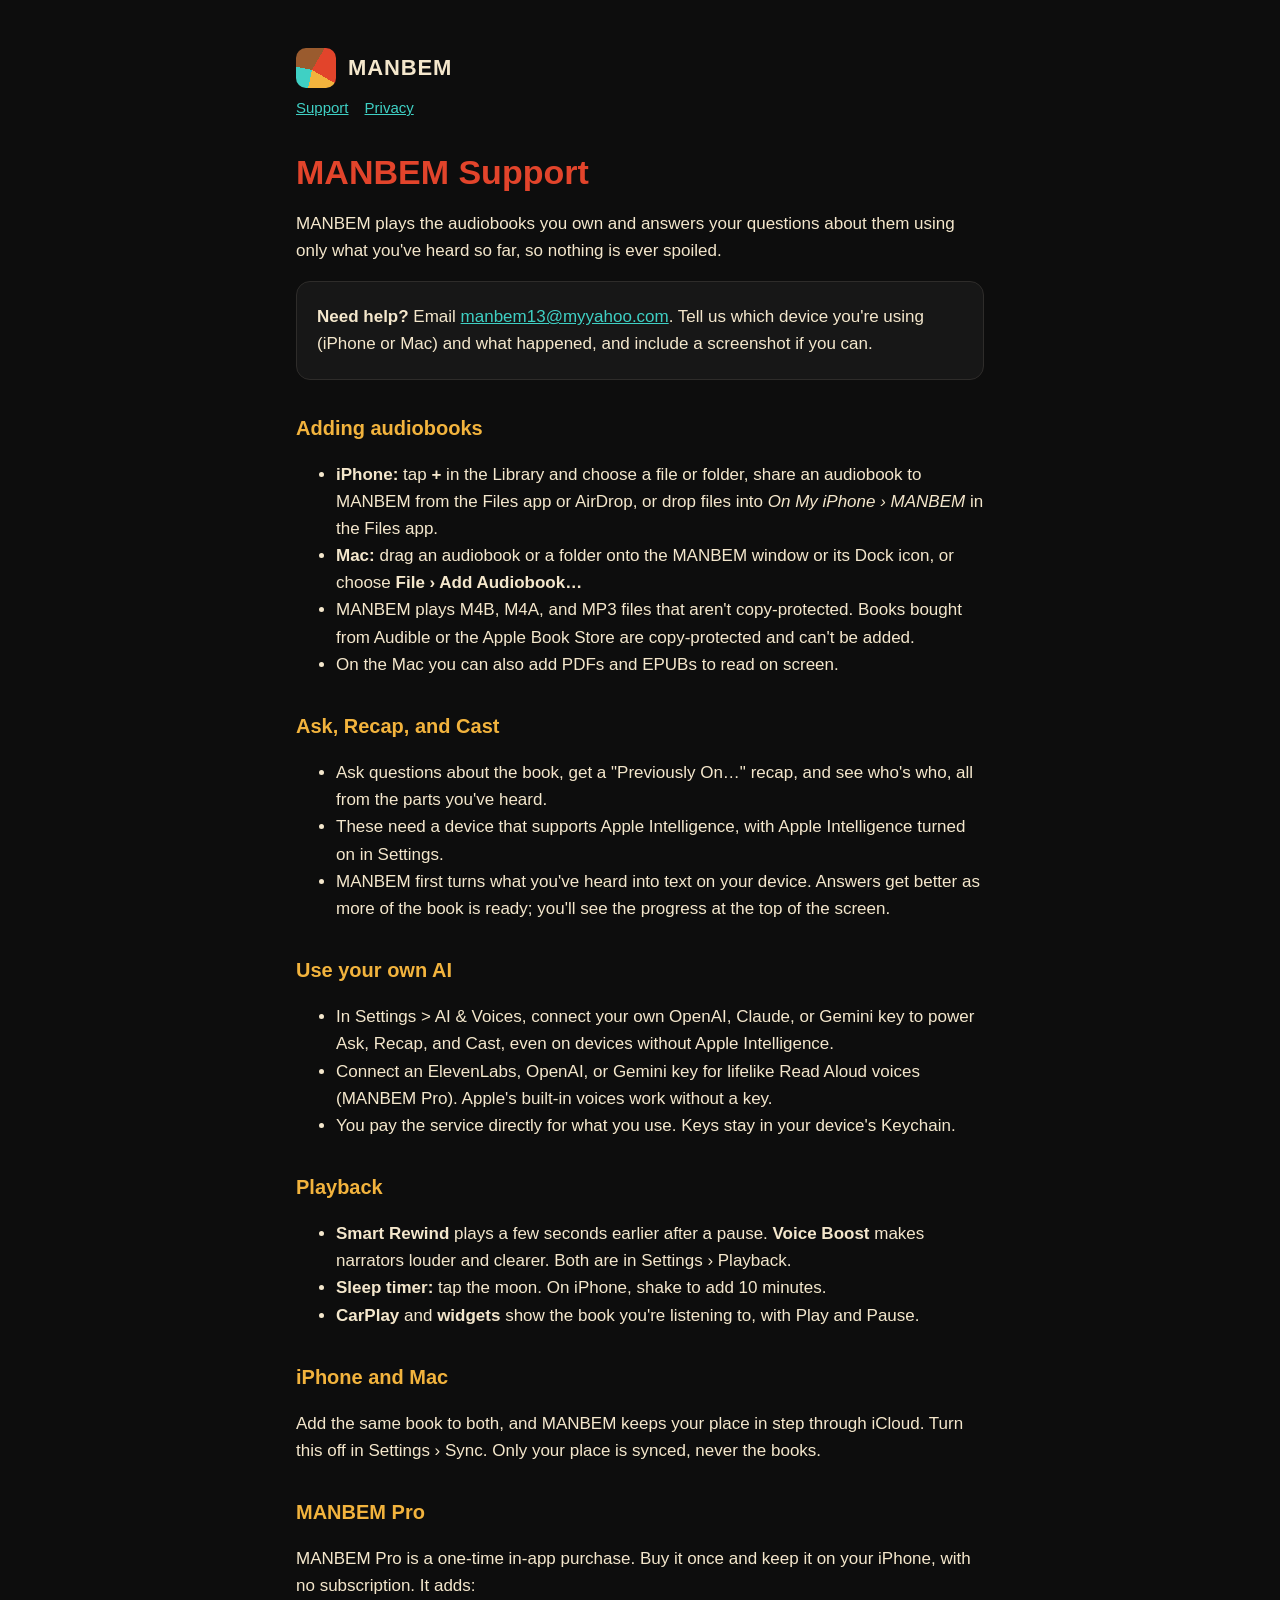
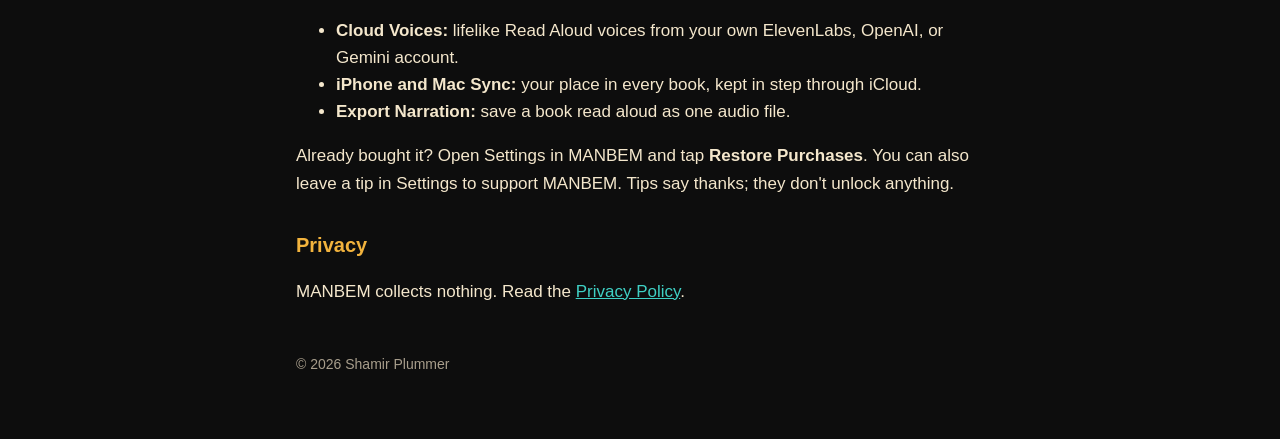
==== index.html @ ef88ca0b "Create index.html" ====
<!doctype html>
<html lang="en">
<head>
<meta charset="utf-8">
<meta name="viewport" content="width=device-width, initial-scale=1">
<title>MANBEM Support</title>
<link rel="stylesheet" href="style.css">
</head>
<body>
<main>
  <header><div class="mark" aria-hidden="true"></div><a href="index.html">MANBEM</a></header>
  <nav><a href="index.html">Support</a><a href="privacy.html">Privacy</a></nav>

  <h1>MANBEM Support</h1>
  <p>MANBEM plays the audiobooks you own and answers your questions about them using only what you've heard so
  far, so nothing is ever spoiled.</p>

  <div class="card">
    <p><strong>Need help?</strong> Email <a href="mailto:manbem13@myyahoo.com">manbem13@myyahoo.com</a>. Tell us which
    device you're using (iPhone or Mac) and what happened, and include a screenshot if you can.</p>
  </div>

  <h2>Adding audiobooks</h2>
  <ul>
    <li><strong>iPhone:</strong> tap <strong>+</strong> in the Library and choose a file or folder, share an
    audiobook to MANBEM from the Files app or AirDrop, or drop files into <em>On My iPhone › MANBEM</em> in the
    Files app.</li>
    <li><strong>Mac:</strong> drag an audiobook or a folder onto the MANBEM window or its Dock icon, or choose
    <strong>File › Add Audiobook…</strong></li>
    <li>MANBEM plays M4B, M4A, and MP3 files that aren't copy-protected. Books bought from Audible or the Apple
    Book Store are copy-protected and can't be added.</li>
    <li>On the Mac you can also add PDFs and EPUBs to read on screen.</li>
  </ul>

  <h2>Ask, Recap, and Cast</h2>
  <ul>
    <li>Ask questions about the book, get a "Previously On…" recap, and see who's who, all from the parts
    you've heard.</li>
    <li>These need a device that supports Apple Intelligence, with Apple Intelligence turned on in Settings.</li>
    <li>MANBEM first turns what you've heard into text on your device. Answers get better as more of the book
    is ready; you'll see the progress at the top of the screen.</li>
  </ul>

  <h2>Use your own AI</h2>
  <ul>
    <li>In Settings &gt; AI &amp; Voices, connect your own OpenAI, Claude, or Gemini key to power Ask, Recap,
    and Cast, even on devices without Apple Intelligence.</li>
    <li>Connect an ElevenLabs, OpenAI, or Gemini key for lifelike Read Aloud voices (MANBEM Pro). Apple's built-in voices work
    without a key.</li>
    <li>You pay the service directly for what you use. Keys stay in your device's Keychain.</li>
  </ul>

  <h2>Playback</h2>
  <ul>
    <li><strong>Smart Rewind</strong> plays a few seconds earlier after a pause. <strong>Voice Boost</strong>
    makes narrators louder and clearer. Both are in Settings › Playback.</li>
    <li><strong>Sleep timer:</strong> tap the moon. On iPhone, shake to add 10 minutes.</li>
    <li><strong>CarPlay</strong> and <strong>widgets</strong> show the book you're listening to, with Play and
    Pause.</li>
  </ul>

  <h2>iPhone and Mac</h2>
  <p>Add the same book to both, and MANBEM keeps your place in step through iCloud. Turn this off in
  Settings › Sync. Only your place is synced, never the books.</p>

  <h2>MANBEM Pro</h2>
  <p>MANBEM Pro is a one-time in-app purchase. Buy it once and keep it on your iPhone, with no subscription. It adds:</p>
  <ul>
    <li><strong>Cloud Voices:</strong> lifelike Read Aloud voices from your own ElevenLabs, OpenAI, or Gemini account.</li>
    <li><strong>iPhone and Mac Sync:</strong> your place in every book, kept in step through iCloud.</li>
    <li><strong>Export Narration:</strong> save a book read aloud as one audio file.</li>
  </ul>
  <p>Already bought it? Open Settings in MANBEM and tap <strong>Restore Purchases</strong>. You can also leave a tip in
  Settings to support MANBEM. Tips say thanks; they don't unlock anything.</p>

  <h2>Privacy</h2>
  <p>MANBEM collects nothing. Read the <a href="privacy.html">Privacy Policy</a>.</p>

  <footer>© 2026 Shamir Plummer</footer>
</main>
</body>
</html>
---- style.css ----
:root {
  --bg: #0d0d0d; --text: #f4e7cc; --muted: #a89e8c; --accent: #3fd0c4; --card: #171717; --line: #2e2c2a;
  --verm: #e2442b; --must: #f2b33d; --rose: #f08fb0; --lime: #b9d35a; --cobalt: #6f8cff;
  color-scheme: dark;
}
* { box-sizing: border-box; }
body { margin: 0; background: var(--bg); color: var(--text);
  font: 17px/1.6 -apple-system, BlinkMacSystemFont, "Segoe UI", Helvetica, Arial, sans-serif; }
main { max-width: 720px; margin: 0 auto; padding: 48px 16px 64px; }
header { display: flex; align-items: center; gap: 12px; margin-bottom: 8px; }
header .mark { width: 40px; height: 40px; border-radius: 10px;
  background: conic-gradient(from 30deg at 40% 55%, var(--verm) 0 25%, var(--must) 0 45%, var(--accent) 0 70%, #9a5b2e 0); }
header a { color: var(--text); text-decoration: none; font-weight: 800; font-size: 22px; letter-spacing: .04em; }
nav { margin: 0 0 32px; font-size: 15px; }
nav a { color: var(--accent); margin-right: 16px; }
h1 { font-size: 34px; line-height: 1.2; margin: 0 0 8px; color: var(--verm); }
h2 { font-size: 20px; margin: 32px 0 8px; color: var(--must); }
p, li { color: var(--text); }
.muted { color: var(--muted); font-size: 15px; }
a { color: var(--accent); }
.card { background: var(--card); border: 1px solid var(--line); border-radius: 14px; padding: 4px 20px; margin: 16px 0; }
footer { margin-top: 48px; color: var(--muted); font-size: 14px; }
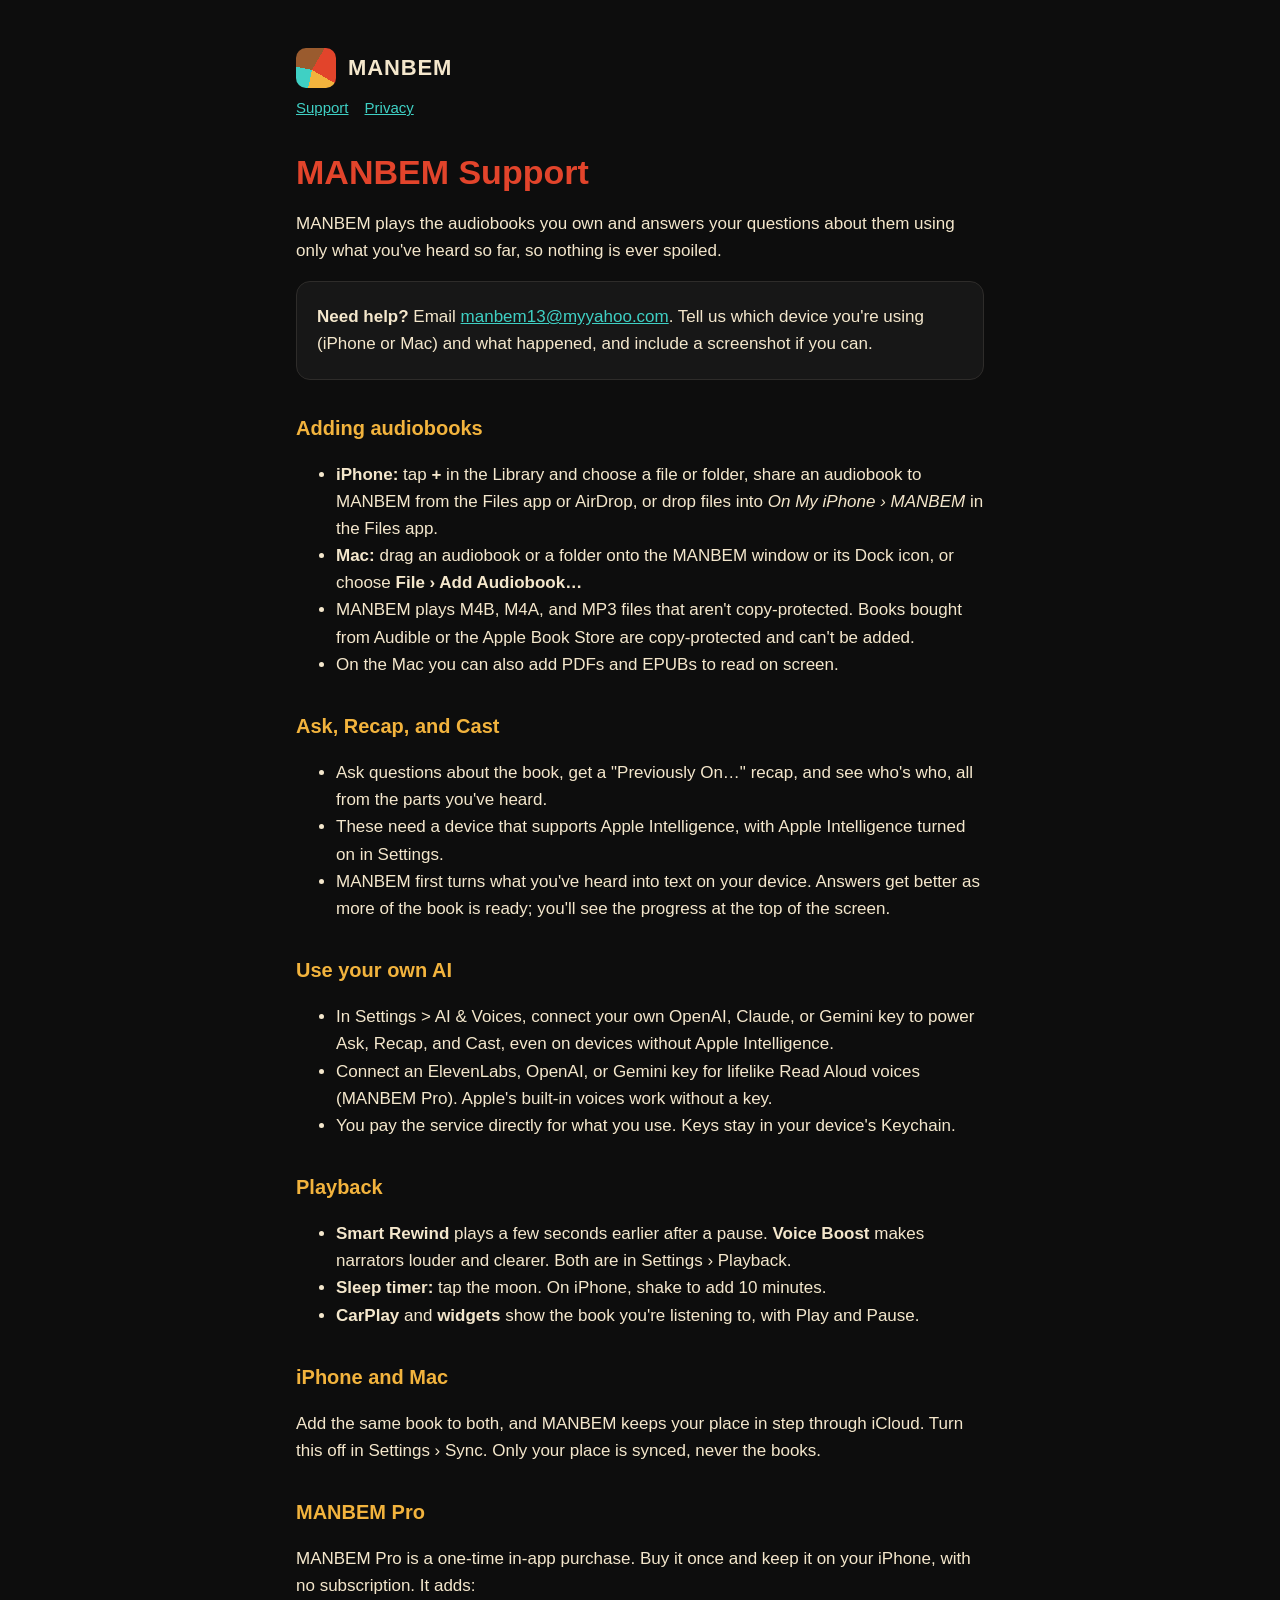
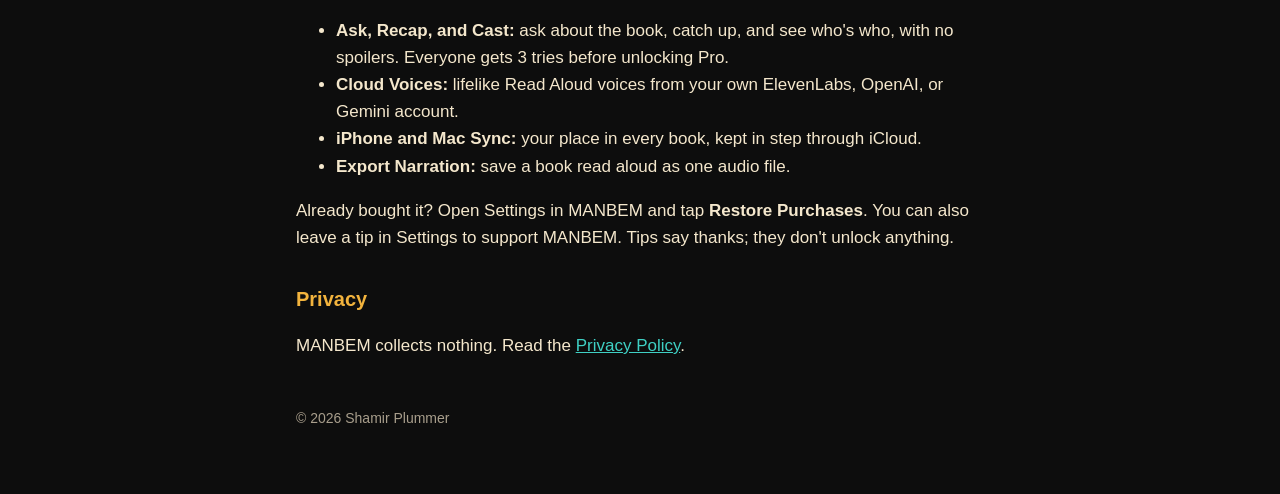
==== commit 97aab39b: "Create index.html" ====
--- a/index.html
+++ b/index.html
@@ -66,6 +66,8 @@
   <h2>MANBEM Pro</h2>
   <p>MANBEM Pro is a one-time in-app purchase. Buy it once and keep it on your iPhone, with no subscription. It adds:</p>
   <ul>
+    <li><strong>Ask, Recap, and Cast:</strong> ask about the book, catch up, and see who's who, with no spoilers. Everyone
+    gets 3 tries before unlocking Pro.</li>
     <li><strong>Cloud Voices:</strong> lifelike Read Aloud voices from your own ElevenLabs, OpenAI, or Gemini account.</li>
     <li><strong>iPhone and Mac Sync:</strong> your place in every book, kept in step through iCloud.</li>
     <li><strong>Export Narration:</strong> save a book read aloud as one audio file.</li>
